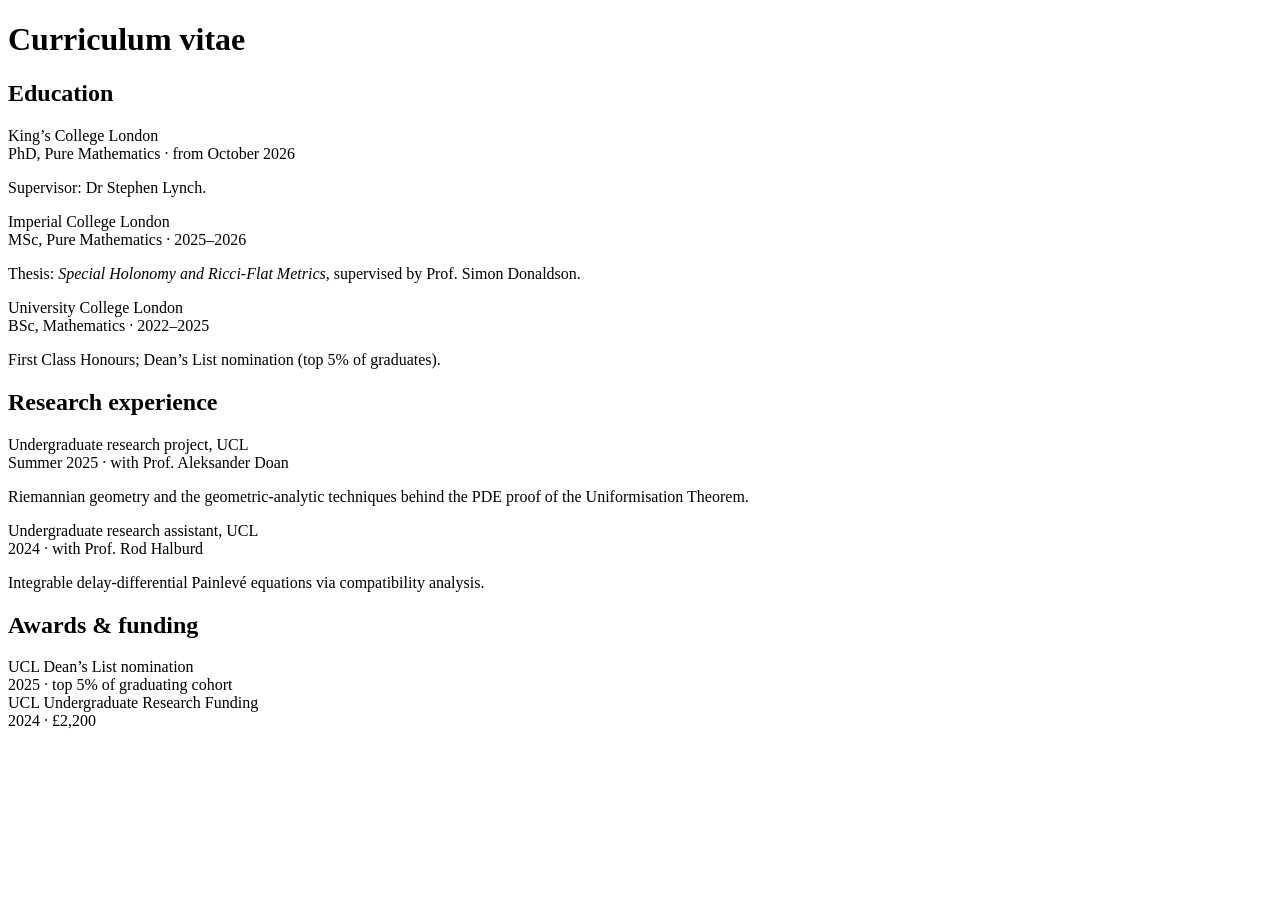
==== cv.html @ ae6a4d7a "Create cv.html" ====
<!DOCTYPE html>
<html lang="en">
<head>
  <meta charset="utf-8">
  <meta name="viewport" content="width=device-width, initial-scale=1">
  <title>CV — Declan McGrath</title>
  <link rel="preconnect" href="https://fonts.googleapis.com">
  <link rel="preconnect" href="https://fonts.gstatic.com" crossorigin>
  <link href="https://fonts.googleapis.com/css2?family=Newsreader:ital,opsz,wght@0,6..72,400;0,6..72,500;0,6..72,600;1,6..72,400&family=Inter:wght@400;500;600&display=swap" rel="stylesheet">
  <link rel="stylesheet" href="assets/style.css">
  <script src="config.js"></script>
</head>
<body data-page="cv">

<main class="wrap">

  <h1>Curriculum vitae</h1>
  <!-- When you're ready to post your CV, put it at files/cv.pdf and
       uncomment this line: -->
  <!-- <p class="lede">A full CV is available as a <a href="files/cv.pdf">PDF</a>.</p> -->

  <h2>Education</h2>

  <div class="entry">
    <div class="title">King&rsquo;s College London</div>
    <div class="meta">PhD, Pure Mathematics &middot; from October 2026</div>
    <p class="desc">Supervisor: Dr Stephen Lynch.</p>
  </div>

  <div class="entry">
    <div class="title">Imperial College London</div>
    <div class="meta">MSc, Pure Mathematics &middot; 2025&ndash;2026</div>
    <p class="desc">Thesis: <em>Special Holonomy and Ricci-Flat Metrics</em>,
      supervised by Prof. Simon Donaldson.</p>
  </div>

  <div class="entry">
    <div class="title">University College London</div>
    <div class="meta">BSc, Mathematics &middot; 2022&ndash;2025</div>
    <p class="desc">First Class Honours; Dean&rsquo;s List nomination (top 5% of
      graduates).</p>
  </div>

  <h2>Research experience</h2>

  <div class="entry">
    <div class="title">Undergraduate research project, UCL</div>
    <div class="meta">Summer 2025 &middot; with Prof. Aleksander Doan</div>
    <p class="desc">Riemannian geometry and the geometric-analytic techniques
      behind the PDE proof of the Uniformisation Theorem.</p>
  </div>

  <div class="entry">
    <div class="title">Undergraduate research assistant, UCL</div>
    <div class="meta">2024 &middot; with Prof. Rod Halburd</div>
    <p class="desc">Integrable delay-differential Painlev&eacute; equations via
      compatibility analysis.</p>
  </div>

  <h2>Awards &amp; funding</h2>

  <div class="entry">
    <div class="title">UCL Dean&rsquo;s List nomination</div>
    <div class="meta">2025 &middot; top 5% of graduating cohort</div>
  </div>

  <div class="entry">
    <div class="title">UCL Undergraduate Research Funding</div>
    <div class="meta">2024 &middot; &pound;2,200</div>
  </div>

</main>

<script src="assets/site.js"></script>
</body>
</html>
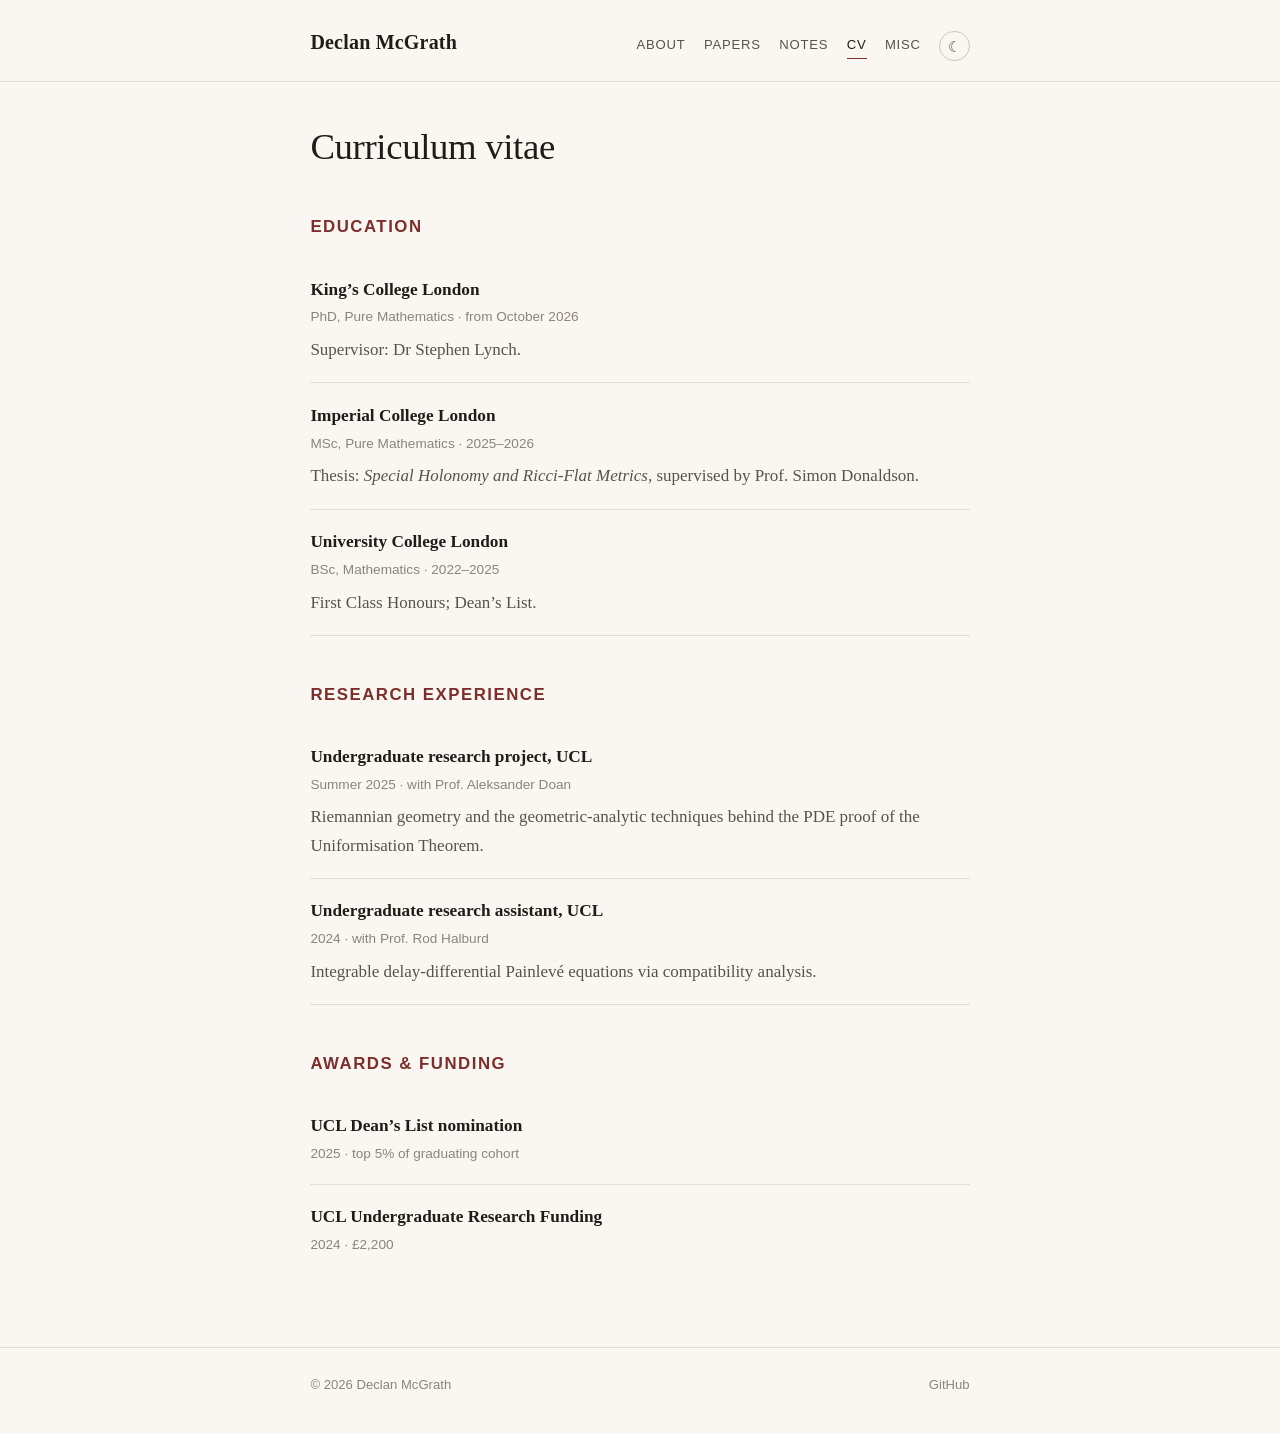
==== commit 45547add: "Update cv.html" ====
--- a/cv.html
+++ b/cv.html
@@ -37,8 +37,7 @@
   <div class="entry">
     <div class="title">University College London</div>
     <div class="meta">BSc, Mathematics &middot; 2022&ndash;2025</div>
-    <p class="desc">First Class Honours; Dean&rsquo;s List nomination (top 5% of
-      graduates).</p>
+    <p class="desc">First Class Honours; Dean&rsquo;s List.</p>
   </div>
 
   <h2>Research experience</h2>
--- a/assets/style.css
+++ b/assets/style.css
@@ -0,0 +1,273 @@
+/* ==========================================================
+   Declan McGrath — personal site
+   A quiet, book-like design: warm paper, ink text, one accent.
+   ========================================================== */
+
+:root {
+  --paper: #faf7f2;
+  --paper-raised: #ffffff;
+  --ink: #1f1d1a;
+  --ink-soft: #57534b;
+  --ink-faint: #8a857b;
+  --accent: #7d2e2b;         /* oxblood */
+  --accent-soft: #a05550;
+  --rule: #e4ddd2;
+  --rule-strong: #cfc6b8;
+  --max-width: 44rem;
+  --serif: "Newsreader", "Iowan Old Style", "Palatino Linotype", Palatino, Georgia, serif;
+  --sans: "Inter", -apple-system, "Segoe UI", Helvetica, Arial, sans-serif;
+}
+
+@media (prefers-color-scheme: dark) {
+  :root:not([data-theme="light"]) {
+    --paper: #191714;
+    --paper-raised: #211f1b;
+    --ink: #e8e3da;
+    --ink-soft: #b3ac9f;
+    --ink-faint: #7d776c;
+    --accent: #d08a80;
+    --accent-soft: #b06f66;
+    --rule: #35312b;
+    --rule-strong: #4a453c;
+  }
+}
+
+:root[data-theme="dark"] {
+  --paper: #191714;
+  --paper-raised: #211f1b;
+  --ink: #e8e3da;
+  --ink-soft: #b3ac9f;
+  --ink-faint: #7d776c;
+  --accent: #d08a80;
+  --accent-soft: #b06f66;
+  --rule: #35312b;
+  --rule-strong: #4a453c;
+}
+
+* { box-sizing: border-box; }
+
+html { scroll-behavior: smooth; }
+
+body {
+  margin: 0;
+  background: var(--paper);
+  color: var(--ink);
+  font-family: var(--serif);
+  font-size: 1.0625rem;
+  line-height: 1.65;
+  -webkit-font-smoothing: antialiased;
+  text-rendering: optimizeLegibility;
+  transition: background-color 0.25s ease, color 0.25s ease;
+}
+
+::selection { background: var(--accent); color: var(--paper); }
+
+/* ---------- layout ---------- */
+
+.wrap {
+  max-width: var(--max-width);
+  margin: 0 auto;
+  padding: 0 1.4rem;
+}
+
+main.wrap { padding-top: 2.8rem; padding-bottom: 4.5rem; }
+
+/* ---------- header / nav ---------- */
+
+header {
+  border-bottom: 1px solid var(--rule);
+  background: var(--paper);
+}
+
+.header-inner {
+  display: flex;
+  align-items: baseline;
+  justify-content: space-between;
+  flex-wrap: wrap;
+  gap: 0.4rem 1.5rem;
+  padding-top: 1.6rem;
+  padding-bottom: 1.2rem;
+}
+
+.site-name {
+  font-family: var(--serif);
+  font-size: 1.25rem;
+  font-weight: 600;
+  letter-spacing: 0.01em;
+  color: var(--ink);
+  text-decoration: none;
+}
+.site-name:hover { color: var(--accent); }
+
+nav { display: flex; flex-wrap: wrap; gap: 1.15rem; }
+
+nav a {
+  font-family: var(--sans);
+  font-size: 0.82rem;
+  font-weight: 500;
+  letter-spacing: 0.06em;
+  text-transform: uppercase;
+  color: var(--ink-soft);
+  text-decoration: none;
+  padding-bottom: 0.15rem;
+  border-bottom: 1.5px solid transparent;
+}
+
+nav a:hover { color: var(--accent); }
+nav a.current { color: var(--ink); border-bottom-color: var(--accent); }
+
+nav { align-items: center; }
+
+.theme-toggle {
+  font-size: 0.95rem;
+  line-height: 1;
+  width: 1.9rem;
+  height: 1.9rem;
+  padding: 0;
+  display: inline-flex;
+  align-items: center;
+  justify-content: center;
+  background: none;
+  border: 1px solid var(--rule-strong);
+  border-radius: 50%;
+  color: var(--ink-soft);
+  cursor: pointer;
+  transition: color 0.15s ease, border-color 0.15s ease;
+}
+.theme-toggle:hover { color: var(--accent); border-color: var(--accent); }
+
+/* ---------- typography ---------- */
+
+h1 {
+  font-size: 2.3rem;
+  font-weight: 500;
+  line-height: 1.15;
+  letter-spacing: -0.01em;
+  margin: 0 0 0.5rem;
+}
+
+h2 {
+  font-size: 1.05rem;
+  font-family: var(--sans);
+  font-weight: 600;
+  letter-spacing: 0.09em;
+  text-transform: uppercase;
+  color: var(--accent);
+  margin: 2.8rem 0 1rem;
+}
+
+h2:first-child { margin-top: 0; }
+
+h3 { font-size: 1.15rem; font-weight: 600; margin: 1.6rem 0 0.4rem; }
+
+p { margin: 0 0 1rem; }
+
+a { color: var(--accent); text-decoration: none; }
+a:hover { text-decoration: underline; text-underline-offset: 3px; }
+
+em { font-style: italic; }
+
+hr { border: none; border-top: 1px solid var(--rule); margin: 2.5rem 0; }
+
+.lede {
+  font-size: 1.15rem;
+  color: var(--ink-soft);
+  margin-bottom: 1.6rem;
+}
+
+.muted { color: var(--ink-faint); }
+.small { font-size: 0.9rem; }
+
+/* ---------- home page hero ---------- */
+
+.hero {
+  display: flex;
+  gap: 2.2rem;
+  align-items: flex-start;
+  margin-bottom: 2.6rem;
+}
+
+.hero-text { flex: 1; min-width: 0; }
+
+.hero .role {
+  font-family: var(--sans);
+  font-size: 0.95rem;
+  color: var(--ink-soft);
+  margin-bottom: 1.2rem;
+}
+
+.portrait {
+  width: 148px;
+  height: 148px;
+  border-radius: 50%;
+  object-fit: cover;
+  border: 1px solid var(--rule-strong);
+  flex-shrink: 0;
+}
+
+@media (max-width: 560px) {
+  .hero { flex-direction: column-reverse; gap: 1.4rem; }
+  .portrait { width: 120px; height: 120px; }
+  h1 { font-size: 1.9rem; }
+}
+
+/* ---------- contact row ---------- */
+
+.contact {
+  display: flex;
+  flex-wrap: wrap;
+  gap: 0.6rem 1.4rem;
+  margin: 1.4rem 0 0;
+  padding: 0;
+  list-style: none;
+  font-family: var(--sans);
+  font-size: 0.88rem;
+}
+
+.contact a { color: var(--ink-soft); }
+.contact a:hover { color: var(--accent); text-decoration: none; }
+.contact .label { color: var(--ink-faint); margin-right: 0.3rem; }
+
+/* ---------- entry lists (papers, notes, teaching) ---------- */
+
+.entry {
+  padding: 1.15rem 0;
+  border-bottom: 1px solid var(--rule);
+}
+.entry:last-child { border-bottom: none; }
+
+.entry .title { font-weight: 600; font-size: 1.08rem; }
+.entry .meta {
+  font-family: var(--sans);
+  font-size: 0.85rem;
+  color: var(--ink-faint);
+  margin-top: 0.15rem;
+}
+.entry .desc { margin-top: 0.45rem; margin-bottom: 0; color: var(--ink-soft); }
+
+.entry .links {
+  font-family: var(--sans);
+  font-size: 0.85rem;
+  margin-top: 0.5rem;
+}
+.entry .links a { margin-right: 1rem; }
+
+/* ---------- footer ---------- */
+
+footer {
+  border-top: 1px solid var(--rule);
+  padding: 1.6rem 0 2.4rem;
+}
+
+footer .wrap {
+  font-family: var(--sans);
+  font-size: 0.82rem;
+  color: var(--ink-faint);
+  display: flex;
+  justify-content: space-between;
+  flex-wrap: wrap;
+  gap: 0.5rem;
+}
+
+footer a { color: var(--ink-faint); }
+footer a:hover { color: var(--accent); }
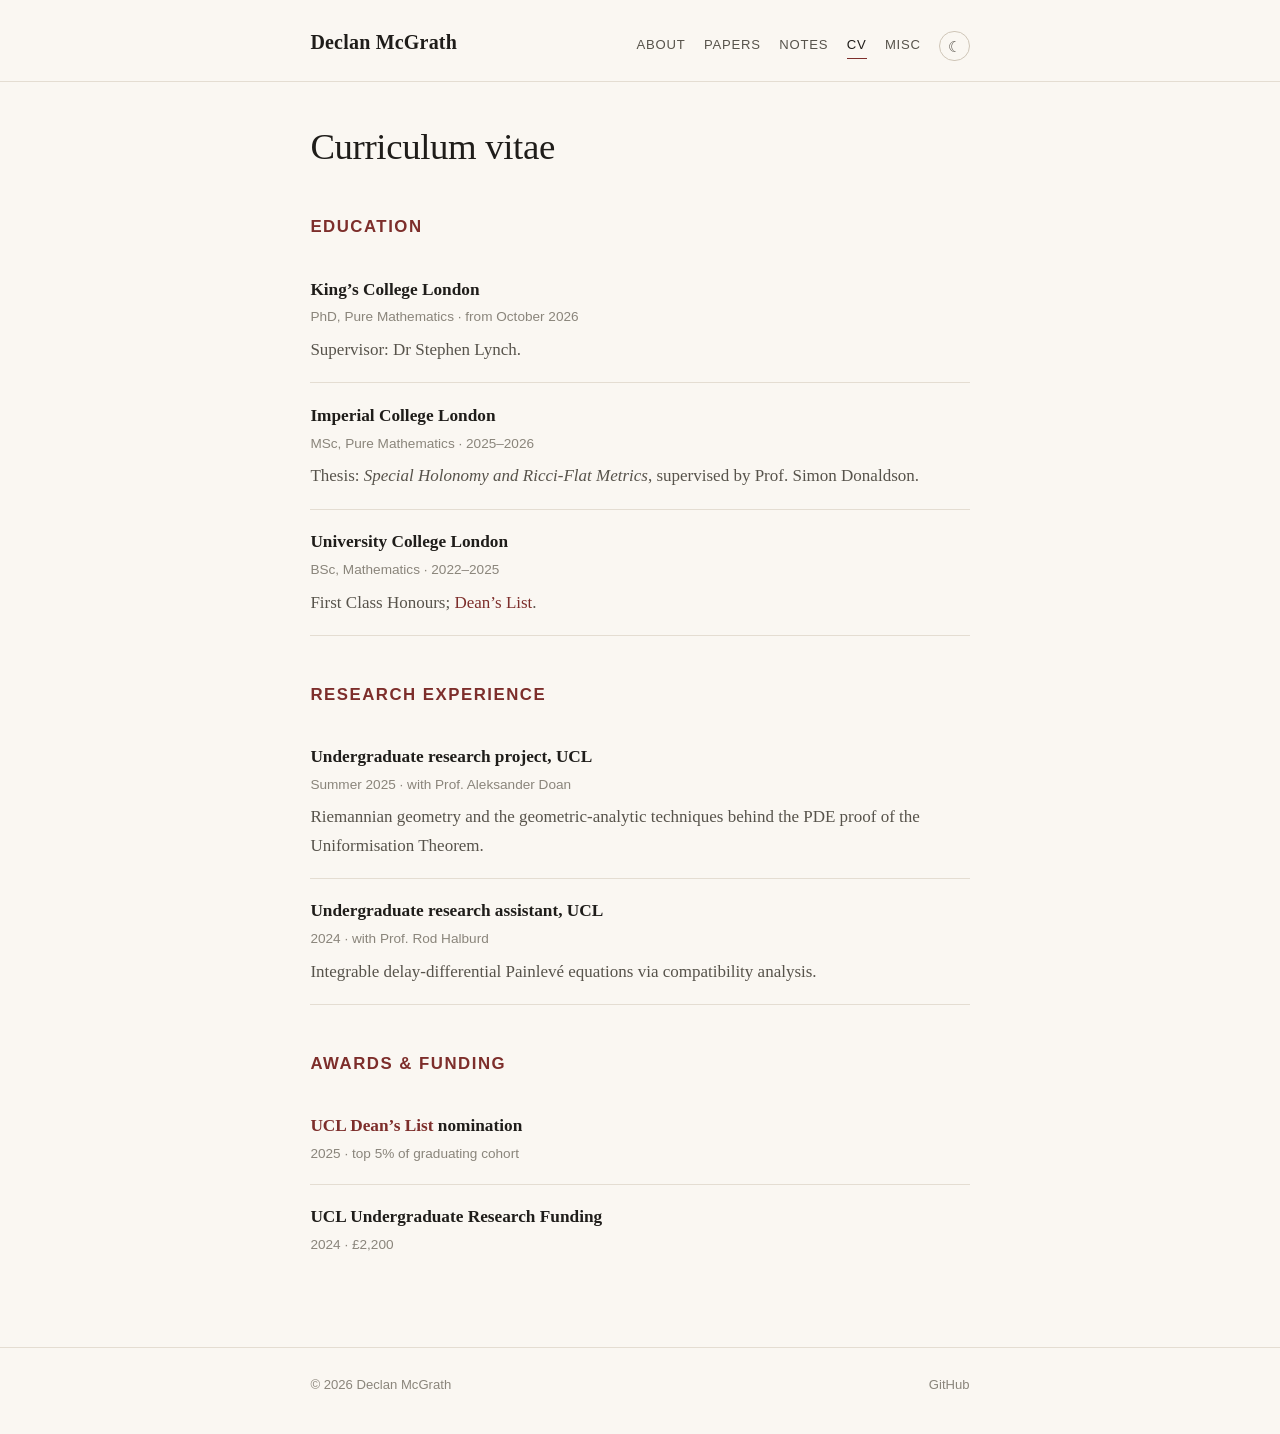
==== commit f71ec85a: "Update cv.html" ====
--- a/cv.html
+++ b/cv.html
@@ -37,7 +37,7 @@
   <div class="entry">
     <div class="title">University College London</div>
     <div class="meta">BSc, Mathematics &middot; 2022&ndash;2025</div>
-    <p class="desc">First Class Honours; Dean&rsquo;s List.</p>
+    <p class="desc">First Class Honours; <a href="https://www.ucl.ac.uk/mathematical-physical-sciences/about/faculty-prizes/deans-list-commendees">Dean&rsquo;s List</a>.</p>
   </div>
 
   <h2>Research experience</h2>
@@ -59,7 +59,7 @@
   <h2>Awards &amp; funding</h2>
 
   <div class="entry">
-    <div class="title">UCL Dean&rsquo;s List nomination</div>
+    <div class="title"><a href="https://www.ucl.ac.uk/mathematical-physical-sciences/about/faculty-prizes/deans-list-commendees">UCL Dean&rsquo;s List</a> nomination</div>
     <div class="meta">2025 &middot; top 5% of graduating cohort</div>
   </div>
 
--- a/assets/style.css
+++ b/assets/style.css
@@ -197,17 +197,25 @@
 }
 
 .portrait {
-  width: 148px;
-  height: 148px;
-  border-radius: 50%;
+  width: 180px;
+  aspect-ratio: 3 / 4;
+  height: auto;
+  align-self: center;       /* sits centred against the text beside it */
   object-fit: cover;
+  border-radius: 10px;
   border: 1px solid var(--rule-strong);
   flex-shrink: 0;
 }
 
 @media (max-width: 560px) {
   .hero { flex-direction: column-reverse; gap: 1.4rem; }
-  .portrait { width: 120px; height: 120px; }
+  .portrait {
+    align-self: flex-start;
+    width: 140px;
+    aspect-ratio: 3 / 4;
+    height: auto;
+    margin-top: 0;
+  }
   h1 { font-size: 1.9rem; }
 }
 
@@ -252,6 +260,22 @@
 }
 .entry .links a { margin-right: 1rem; }
 
+/* ---------- collapsible abstract ---------- */
+
+details.abstract { margin-top: 0.5rem; }
+details.abstract summary {
+  font-family: var(--sans);
+  font-size: 0.85rem;
+  color: var(--accent);
+  cursor: pointer;
+  user-select: none;
+  width: fit-content;
+}
+details.abstract summary:hover { text-decoration: underline; text-underline-offset: 3px; }
+details.abstract[open] summary { margin-bottom: 0.45rem; }
+details.abstract .desc { margin-top: 0; }
+sup, sub { line-height: 0; }
+
 /* ---------- footer ---------- */
 
 footer {
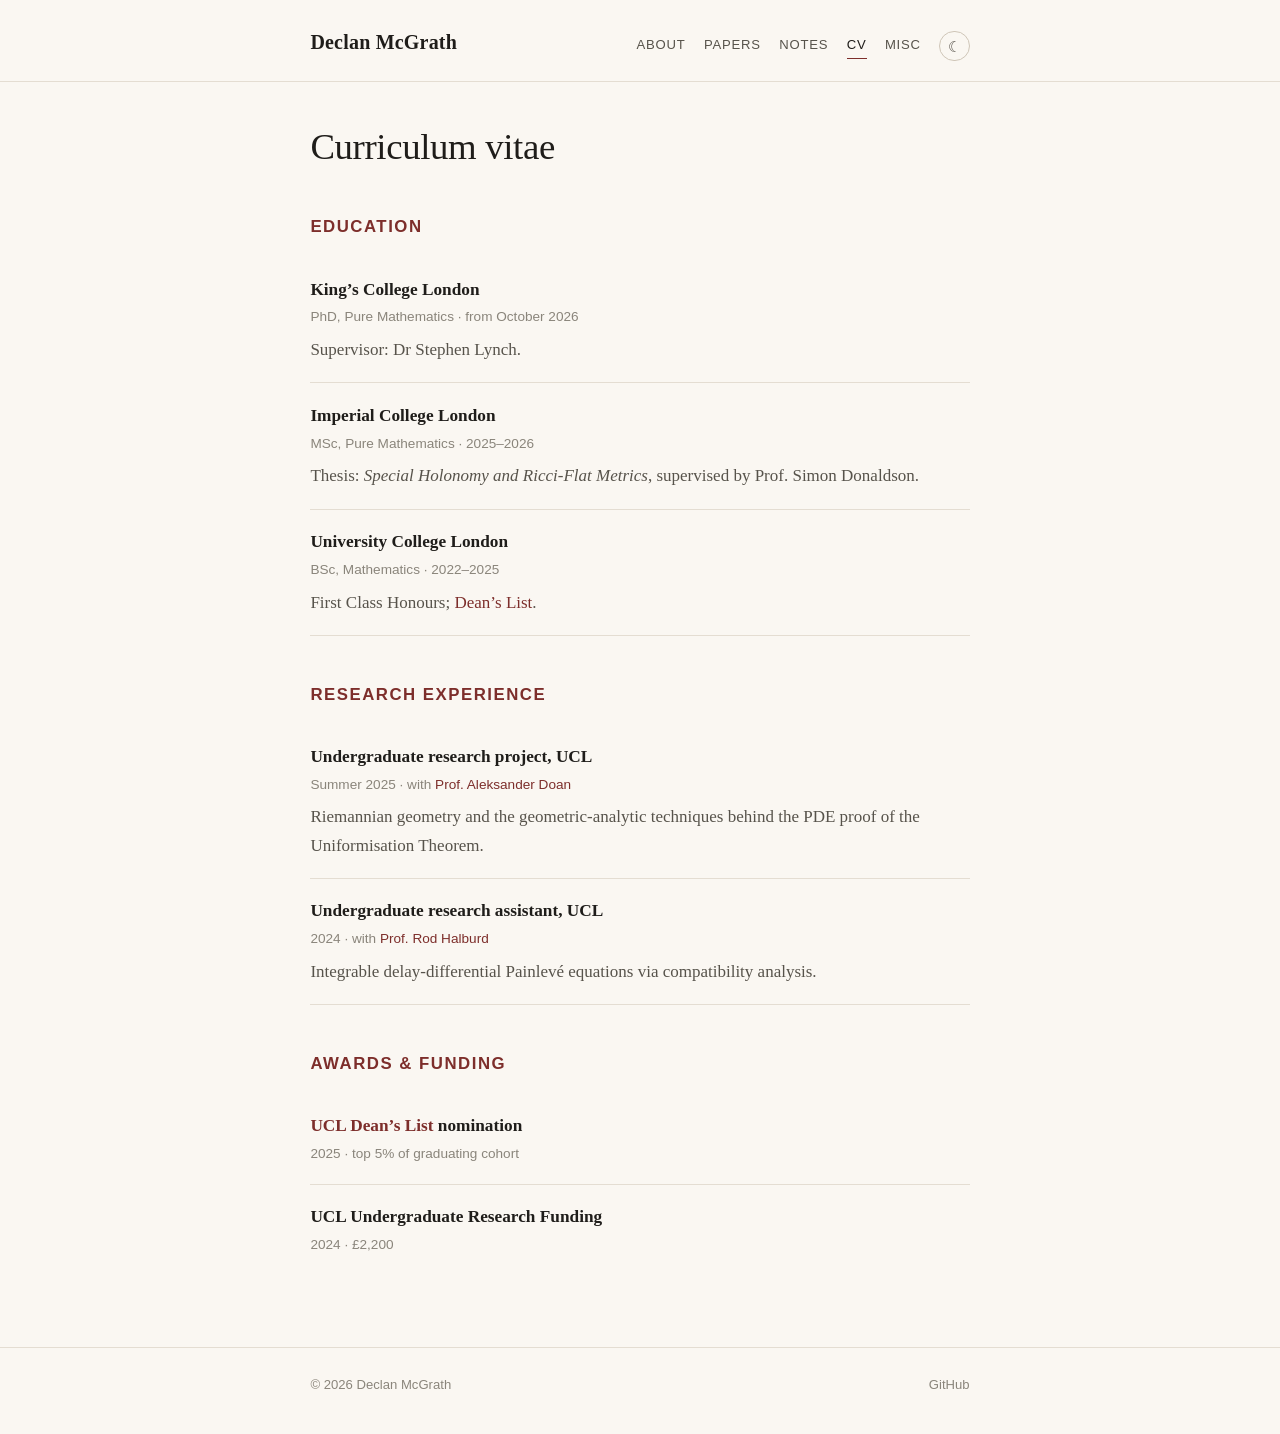
==== commit 37131371: "Update cv.html" ====
--- a/cv.html
+++ b/cv.html
@@ -44,14 +44,14 @@
 
   <div class="entry">
     <div class="title">Undergraduate research project, UCL</div>
-    <div class="meta">Summer 2025 &middot; with Prof. Aleksander Doan</div>
+    <div class="meta">Summer 2025 &middot; with <a href="https://www.homepages.ucl.ac.uk/~ucahoan/">Prof. Aleksander Doan</a></div>
     <p class="desc">Riemannian geometry and the geometric-analytic techniques
       behind the PDE proof of the Uniformisation Theorem.</p>
   </div>
 
   <div class="entry">
     <div class="title">Undergraduate research assistant, UCL</div>
-    <div class="meta">2024 &middot; with Prof. Rod Halburd</div>
+    <div class="meta">2024 &middot; with <a href="https://profiles.ucl.ac.uk/2219-rod-halburd">Prof. Rod Halburd</a></div>
     <p class="desc">Integrable delay-differential Painlev&eacute; equations via
       compatibility analysis.</p>
   </div>
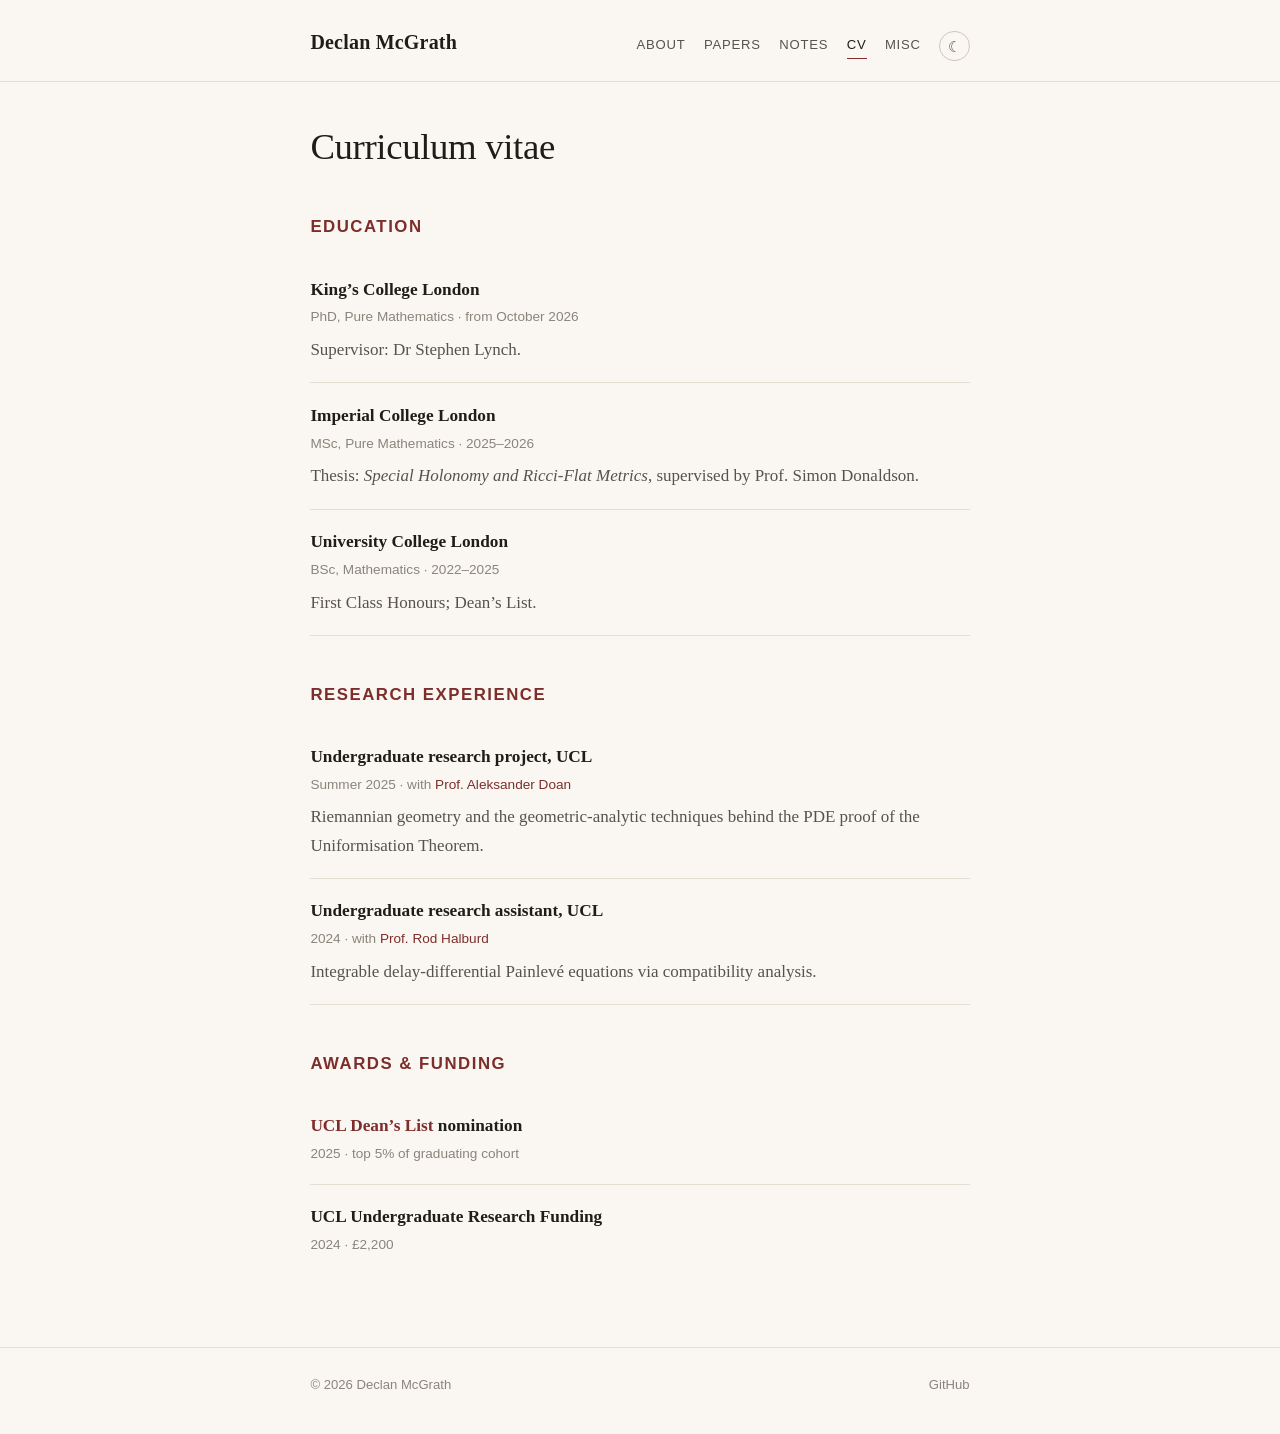
==== commit 421335da: "Update cv.html" ====
--- a/cv.html
+++ b/cv.html
@@ -37,7 +37,7 @@
   <div class="entry">
     <div class="title">University College London</div>
     <div class="meta">BSc, Mathematics &middot; 2022&ndash;2025</div>
-    <p class="desc">First Class Honours; <a href="https://www.ucl.ac.uk/mathematical-physical-sciences/about/faculty-prizes/deans-list-commendees">Dean&rsquo;s List</a>.</p>
+    <p class="desc">First Class Honours; Dean&rsquo;s List.</p>
   </div>
 
   <h2>Research experience</h2>
